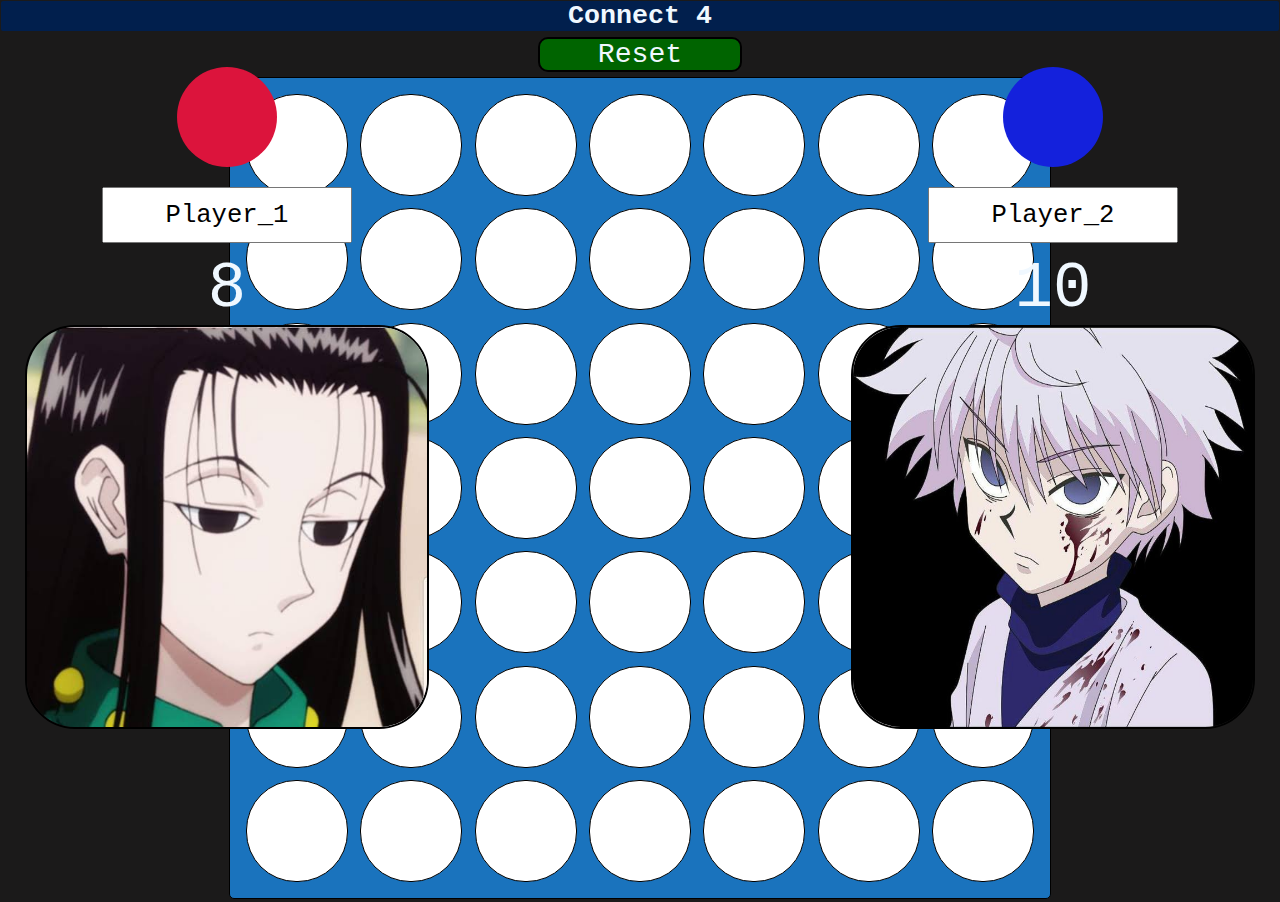
==== index.html @ 91d306a3 "update scene" ====
<!DOCTYPE html>
<html lang="en">
<head>
    <meta charset="UTF-8">
    <meta http-equiv="X-UA-Compatible" content="IE=edge">
    <meta name="viewport" content="width=device-width, initial-scale=1.0">
    <link rel="stylesheet" href="style.css">
    <title>Connect 4</title>
</head>
<body>
    <!--- Game Header Status of players and score -->
    <div class="header">
        <div class="centerContainer">
            <h1>Connect 4 </h1>
            <div class="statusContainer">
                
                <div class="player_1">
                    <div class="circle player1"></div>
                    <input class="player_1_name" type="text" name="player_1" value="Player_1">
                    <div class="score">8</div>
                     <img src="/images/2.png" alt="">
                </div>

                <div class="newGame">
                    <div class="new_game">
                        Reset
                    </div>
                </div>

                <div class="player_2">
                    <div class="circle player2"></div>
                    <input class="player_2_name" type="text" name="player_2" value="Player_2">
                    <div class="score">10</div>
                     <img src="/images/1.png" alt="">
                </div>
            </div>
        </div>
    </div>
    
    <!--- Game Board Layout-->

    <div class="game_container">
        <div class="game">
            <div></div>
            <div></div>
            <div></div>
            <div></div>
            <div></div>
            <div></div>
            <div></div>
            <div></div>
            <div></div>
            <div></div>
            <div></div>
            <div></div>
            <div></div>
            <div></div>
            <div></div>
            <div></div>
            <div></div>
            <div></div>
            <div></div>
            <div></div>
            <div></div>
            <div></div>
            <div></div>
            <div></div>
            <div></div>
            <div></div>
            <div></div>
            <div></div>
            <div></div>
            <div></div>
            <div></div>
            <div></div>
            <div></div>
            <div></div>
            <div></div>
            <div></div>
            <div></div>
            <div></div>
            <div></div>
            <div></div>
            <div></div>
            <div></div>
            <div></div>
            <div></div>
            <div></div>
            <div></div>
            <div></div>
            <div></div>
            <div></div>
       
       
       
       
        </div>
    </div>
  













<script src="script.js" charset="utf-8"></script>
</body>
</html>
---- style.css ----
body{
    margin: 0;
    padding: 0;
    box-sizing: border-box;
    background:rgb(27, 26, 26);
    font-family: monospace;
    font-size: 10pt;
    font-weight:500 ;
   
}

.header{
    width: 100%;
    height: 15hv;
    position: relative ;
    max-width:100%;
}
.centerContainer{
    text-align: center;
    flex-grow: 1 ;

}
.header .centerContainer h1{
    background-color: rgb(1, 31, 77);
    border-radius: 2px;
    margin: 1px 1px;
    color: aliceblue;
}
.statusContainer{
    display: flex;
    flex-direction: row;
    width: 80%;
    flex-wrap: nowrap;
    justify-content:space-around;
    color: aliceblue;
    margin: auto;
    padding:5px 5px ;
}
.circle{
  width: 100px;
  height: 100px;
  border-radius: 50px;
  margin: 10px auto;
  text-align: center;
}
.player_1{
    position: absolute;
    left: 5px;
    align-items: center;
    padding: 10px 10px;
    margin: 10px;
}
img{
    width: 400px;
    height: 400px;
    border: 2px solid black;
    border-radius: 50px;
}
.player1{
    background-color: crimson;
}
.player_1_name{
    width: 60%;
    font-size: 2vw;
    font-family: 'VT323', monospace;
    text-align: center;
    height: 50px;
    margin: 10px auto;
}
.player_2{
    position: absolute;
    right: 5px;
    align-items: center;
    padding: 10px 10px;
    margin: 10px;
}
.player2{
    background-color: rgb(20, 33, 220);
}
.player_2_name{
    
     width: 60%;
    font-size: 2vw;
    font-family: 'VT323', monospace;
    text-align: center;
    height: 50px;
    margin: 10px auto;
}
.player_one{
    background-color: brown;
}
.player_two{
    background-color: blue;
}
.score{
    font-size:5vw ;
}
.new_game{
    border-radius: 10px;
    border: 2px solid black;
    font-size:2.2vw ;
    cursor: pointer;
    width: 200px;
    background-color: darkgreen;
    margin: auto;
    text-align: center;
}
.game_container{
    display: flex;
    flex-direction: row;
    justify-content: center;
}
.game{
    text-align: center;
    border: 1px solid black ;
    width: 800px ; 
    height: 800px;
    background-color: rgb(26, 115, 189);
    padding: 10px 10px;
    display: flex;
    flex-wrap: wrap;
    justify-content:space-around;
    align-items: center;
    border-radius:5px ;
}
.game div{
    height: 100px;
    width: 100px;
    background-color: rgb(255, 255, 255);
    border: 1px solid black;
    margin: 2px 2px;
    border-radius:50px ;
}
.player_one{
  background-color: crimson;

}
.player_two{
    background-color: blue;
   
}
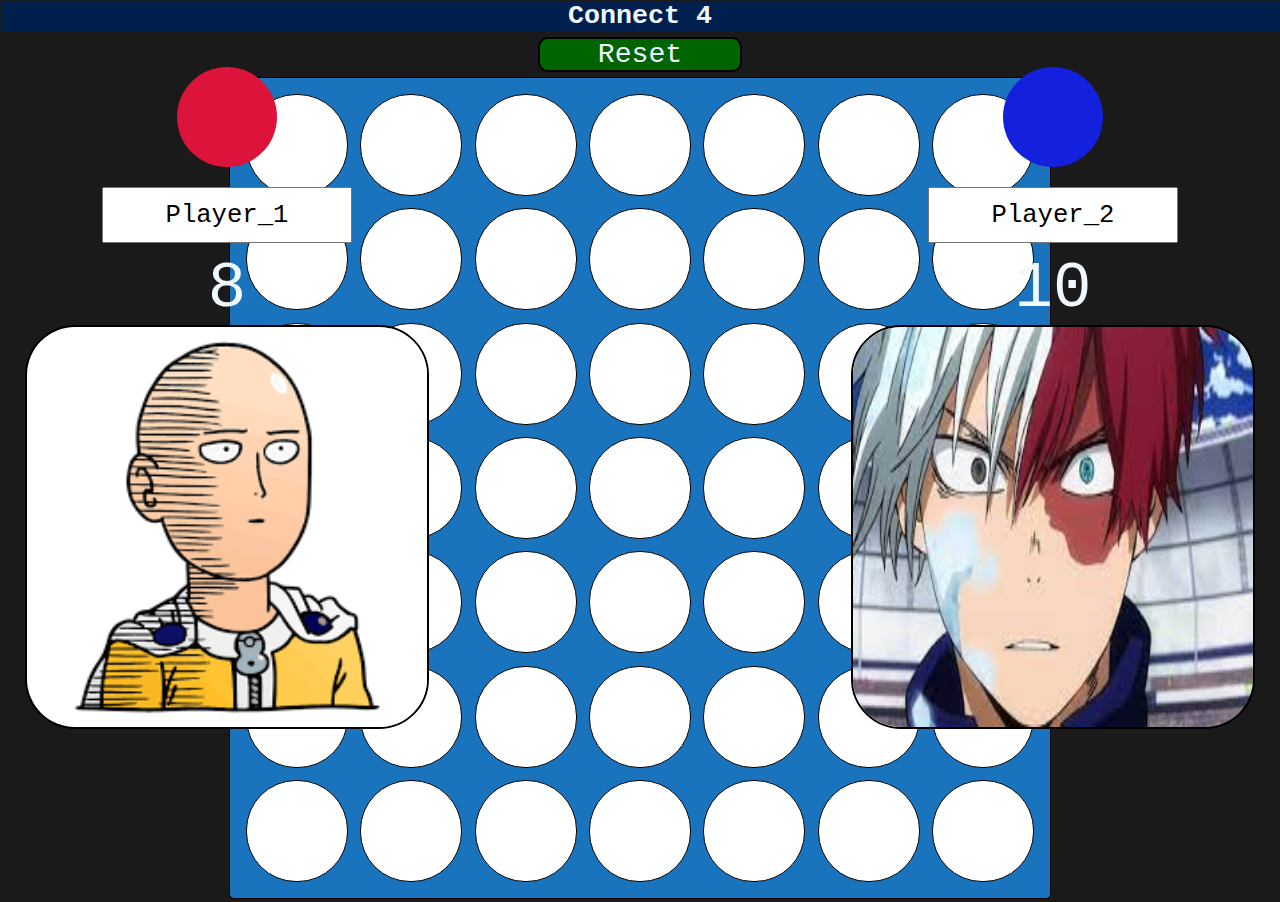
==== commit 9a0bf20a: "update scene" ====
--- a/index.html
+++ b/index.html
@@ -18,7 +18,7 @@
                     <div class="circle player1"></div>
                     <input class="player_1_name" type="text" name="player_1" value="Player_1">
                     <div class="score">8</div>
-                     <img src="/images/2.png" alt="">
+                     <img src="/images/11.png" alt="">
                 </div>
 
                 <div class="newGame">
@@ -31,7 +31,7 @@
                     <div class="circle player2"></div>
                     <input class="player_2_name" type="text" name="player_2" value="Player_2">
                     <div class="score">10</div>
-                     <img src="/images/1.png" alt="">
+                     <img src="/images/10.png" alt="">
                 </div>
             </div>
         </div>
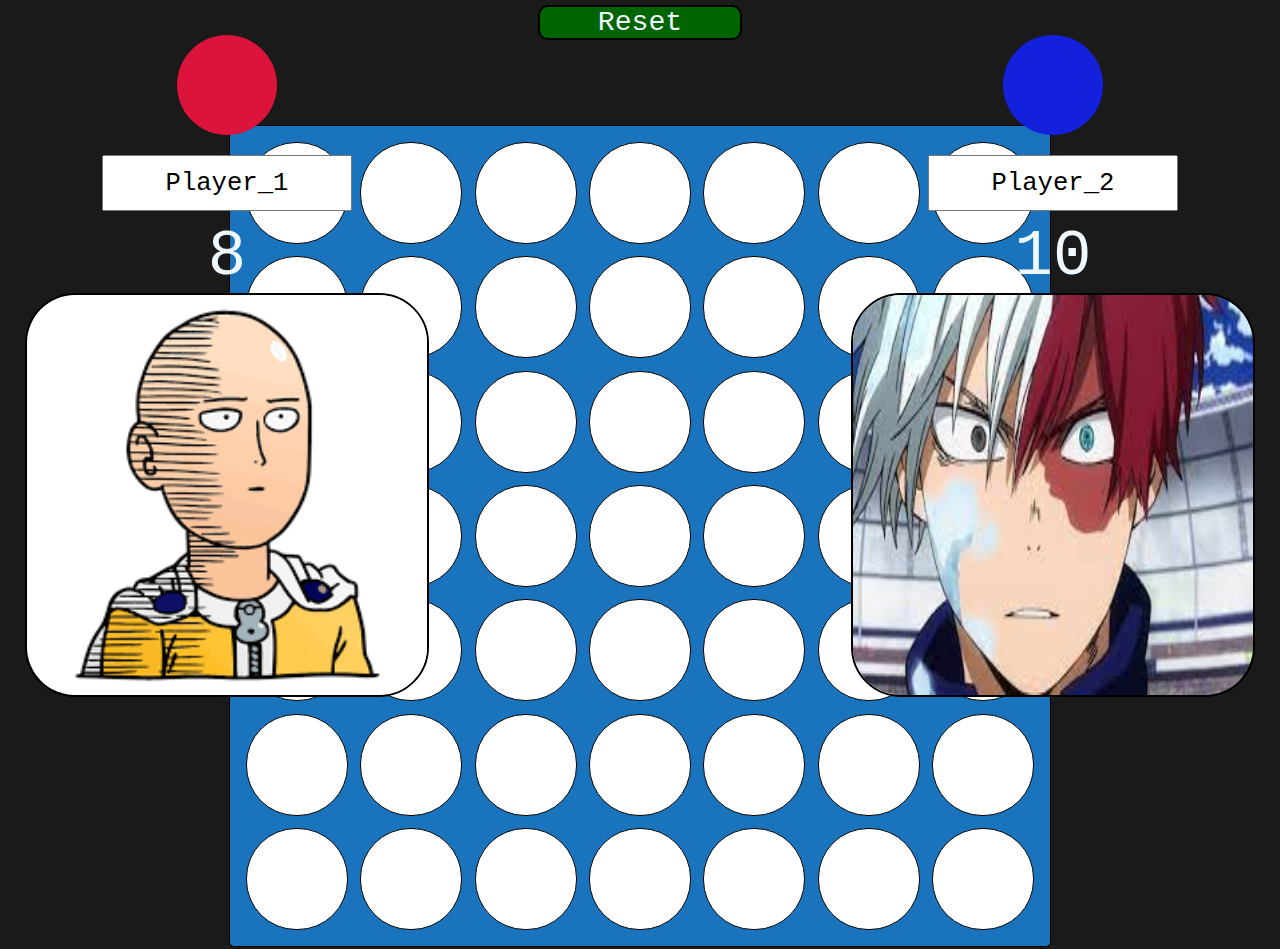
==== commit b90cc8bf: "update scene" ====
--- a/index.html
+++ b/index.html
@@ -11,7 +11,6 @@
     <!--- Game Header Status of players and score -->
     <div class="header">
         <div class="centerContainer">
-            <h1>Connect 4 </h1>
             <div class="statusContainer">
                 
                 <div class="player_1">
--- a/style.css
+++ b/style.css
@@ -20,12 +20,7 @@
     flex-grow: 1 ;
 
 }
-.header .centerContainer h1{
-    background-color: rgb(1, 31, 77);
-    border-radius: 2px;
-    margin: 1px 1px;
-    color: aliceblue;
-}
+
 .statusContainer{
     display: flex;
     flex-direction: row;
@@ -109,6 +104,7 @@
     display: flex;
     flex-direction: row;
     justify-content: center;
+    margin-top: 80px;
 }
 .game{
     text-align: center;
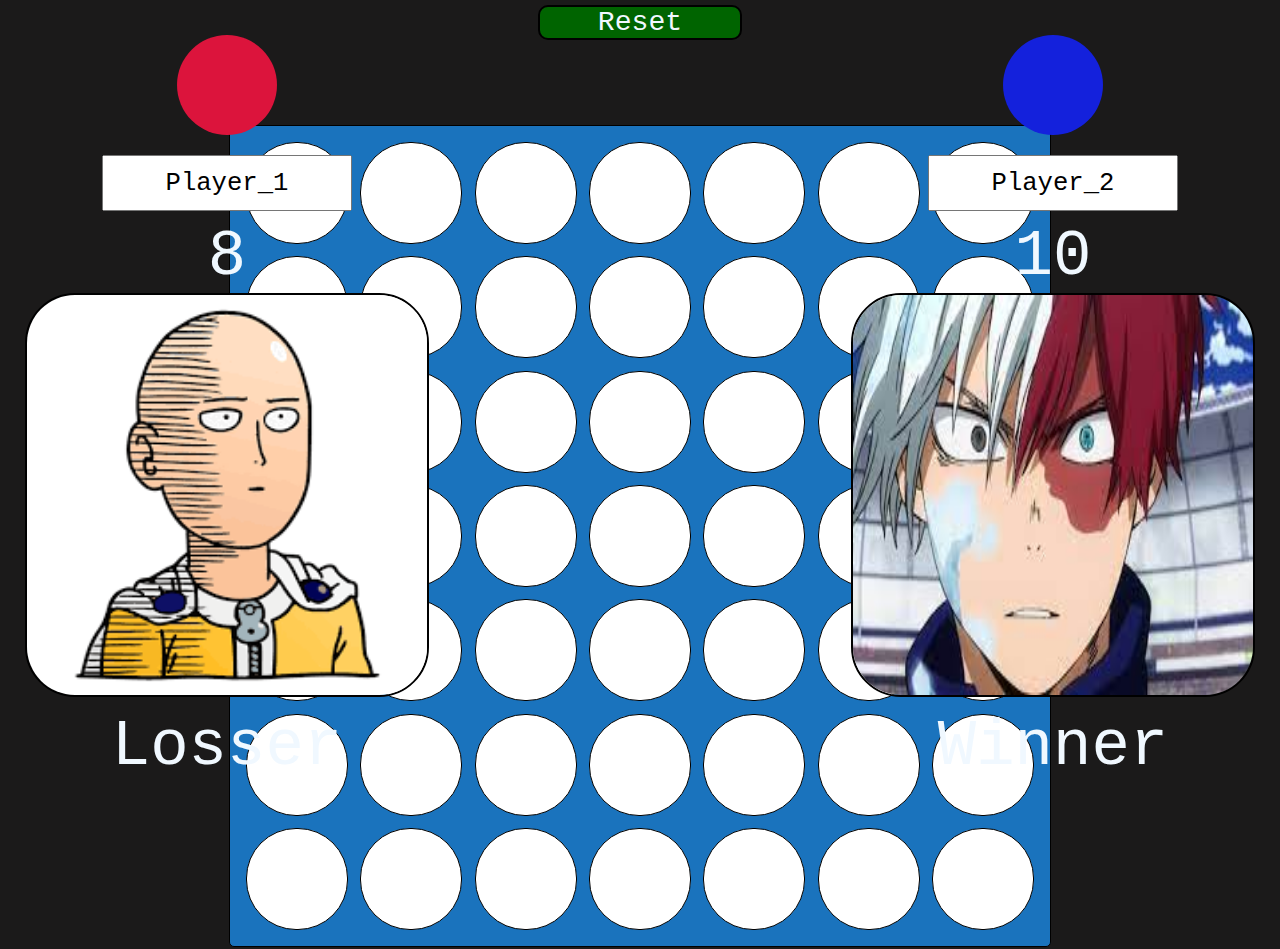
==== commit 2b1528bc: "update scene" ====
--- a/index.html
+++ b/index.html
@@ -18,6 +18,7 @@
                     <input class="player_1_name" type="text" name="player_1" value="Player_1">
                     <div class="score">8</div>
                      <img src="/images/11.png" alt="">
+                     <div class="notification">Losser</div>
                 </div>
 
                 <div class="newGame">
@@ -31,6 +32,7 @@
                     <input class="player_2_name" type="text" name="player_2" value="Player_2">
                     <div class="score">10</div>
                      <img src="/images/10.png" alt="">
+                     <div class="notification">Winner</div>
                 </div>
             </div>
         </div>
--- a/style.css
+++ b/style.css
@@ -135,4 +135,8 @@
     background-color: blue;
    
 }
+.notification{
+    font-size:5vw ;
+    margin-top: 10px;
+}
 
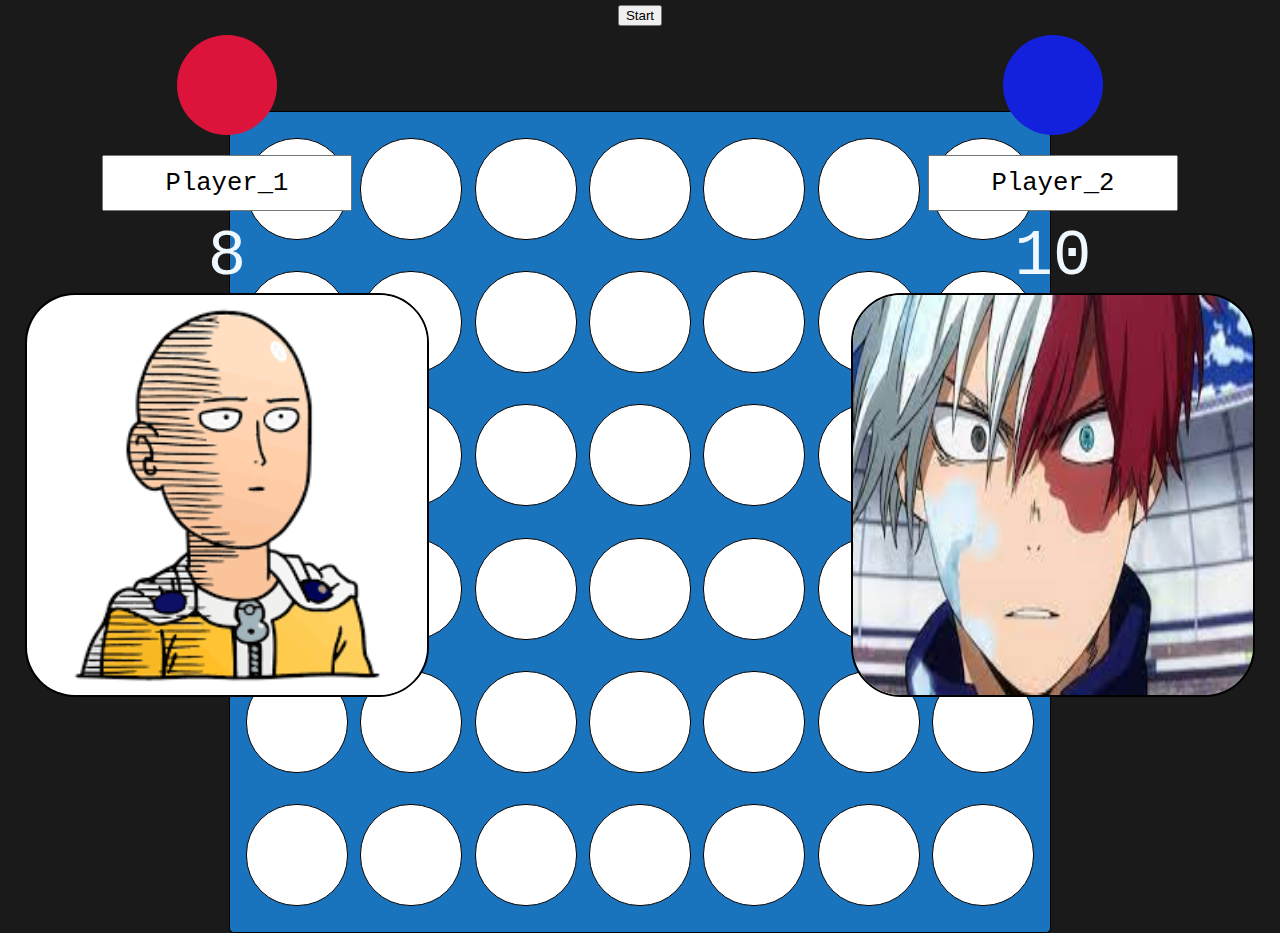
==== commit a7ba6fd7: "update 2 player scene" ====
--- a/index.html
+++ b/index.html
@@ -1,13 +1,15 @@
 <!DOCTYPE html>
 <html lang="en">
 <head>
-    <meta charset="UTF-8">
-    <meta http-equiv="X-UA-Compatible" content="IE=edge">
-    <meta name="viewport" content="width=device-width, initial-scale=1.0">
+    
+    <title>Connect 4</title>
+    <script src="https://ajax.googleapis.com/ajax/libs/jquery/3.5.1/jquery.min.js"></script>
+    <script src="script.js" charset="utf-8"></script>
     <link rel="stylesheet" href="style.css">
-    <title>Connect 4</title>
+    
 </head>
 <body>
+
     <!--- Game Header Status of players and score -->
     <div class="header">
         <div class="centerContainer">
@@ -18,13 +20,11 @@
                     <input class="player_1_name" type="text" name="player_1" value="Player_1">
                     <div class="score">8</div>
                      <img src="/images/11.png" alt="">
-                     <div class="notification">Losser</div>
+                     <div id="notification1"></div>
                 </div>
 
                 <div class="newGame">
-                    <div class="new_game">
-                        Reset
-                    </div>
+                    <button id="start-button" class="button">Start</button>
                 </div>
 
                 <div class="player_2">
@@ -32,65 +32,60 @@
                     <input class="player_2_name" type="text" name="player_2" value="Player_2">
                     <div class="score">10</div>
                      <img src="/images/10.png" alt="">
-                     <div class="notification">Winner</div>
+                     <div id="notification2"></div>
                 </div>
             </div>
         </div>
     </div>
     
     <!--- Game Board Layout-->
-
     <div class="game_container">
         <div class="game">
-            <div></div>
-            <div></div>
-            <div></div>
-            <div></div>
-            <div></div>
-            <div></div>
-            <div></div>
-            <div></div>
-            <div></div>
-            <div></div>
-            <div></div>
-            <div></div>
-            <div></div>
-            <div></div>
-            <div></div>
-            <div></div>
-            <div></div>
-            <div></div>
-            <div></div>
-            <div></div>
-            <div></div>
-            <div></div>
-            <div></div>
-            <div></div>
-            <div></div>
-            <div></div>
-            <div></div>
-            <div></div>
-            <div></div>
-            <div></div>
-            <div></div>
-            <div></div>
-            <div></div>
-            <div></div>
-            <div></div>
-            <div></div>
-            <div></div>
-            <div></div>
-            <div></div>
-            <div></div>
-            <div></div>
-            <div></div>
-            <div></div>
-            <div></div>
-            <div></div>
-            <div></div>
-            <div></div>
-            <div></div>
-            <div></div>
+            <div class="cell"   id="C0"  ></div>
+            <div class="cell"   id="C1"  ></div>
+            <div class="cell"   id="C2"  ></div>
+            <div class="cell"   id="C3"  ></div>
+            <div class="cell"   id="C4"  ></div>
+            <div class="cell"   id="C5"  ></div>
+            <div class="cell"   id="C6"  ></div>
+            <!---->
+            <div class="cell"   id="C7"  ></div>
+            <div class="cell"   id="C8"  ></div>
+            <div class="cell"   id="C9"  ></div>
+            <div class="cell"   id="C10"  ></div>
+            <div class="cell"   id="C11"  ></div>
+            <div class="cell"   id="C12"  ></div>
+            <div class="cell"   id="C13"  ></div>
+            <div class="cell"   id="C14"  ></div>
+            <div class="cell"   id="C15"  ></div>
+            <div class="cell"   id="C16"  ></div>
+            <div class="cell"   id="C17"  ></div>
+            <div class="cell"   id="C18"  ></div>
+            <div class="cell"   id="C19"  ></div>
+            <div class="cell"   id="C20"  ></div>
+            <div class="cell"   id="C21"  ></div>
+            <div class="cell"   id="C22"  ></div>
+            <div class="cell"   id="C23"  ></div>
+            <div class="cell"   id="C24"  ></div>
+            <div class="cell"   id="C25"  ></div>
+            <div class="cell"   id="C26"  ></div>
+            <div class="cell"   id="C27"  ></div>
+            <div class="cell"   id="C28"  ></div>
+            <div class="cell"   id="C29"  ></div>
+            <div class="cell"   id="C30"  ></div>
+            <div class="cell"   id="C31"  ></div>
+            <div class="cell"   id="C32"  ></div>
+            <div class="cell"   id="C33"  ></div>
+            <div class="cell"   id="C34"  ></div>
+            <div class="cell"   id="C35"  ></div>
+            <div class="cell"   id="C36"  ></div>
+            <div class="cell"   id="C37"  ></div>
+            <div class="cell"   id="C38"  ></div>
+            <div class="cell"   id="C39"  ></div>
+            <div class="cell"   id="C40"  ></div>
+            <div class="cell"   id="C41"  ></div>
+           
+         
        
        
        
@@ -99,18 +94,5 @@
     </div>
   
 
-
-
-
-
-
-
-
-
-
-
-
-
-<script src="script.js" charset="utf-8"></script>
 </body>
 </html>--- a/style.css
+++ b/style.css
@@ -119,7 +119,7 @@
     align-items: center;
     border-radius:5px ;
 }
-.game div{
+.cell{
     height: 100px;
     width: 100px;
     background-color: rgb(255, 255, 255);
@@ -139,4 +139,12 @@
     font-size:5vw ;
     margin-top: 10px;
 }
-
+#C0:hover,#C1:hover,#C2:hover,#C3:hover,#C4:hover,#C5:hover,#C6:hover{
+    background-color: black;
+}
+.red{
+    background-color: darkred;
+}
+.blue{
+    background-color: blue;
+}
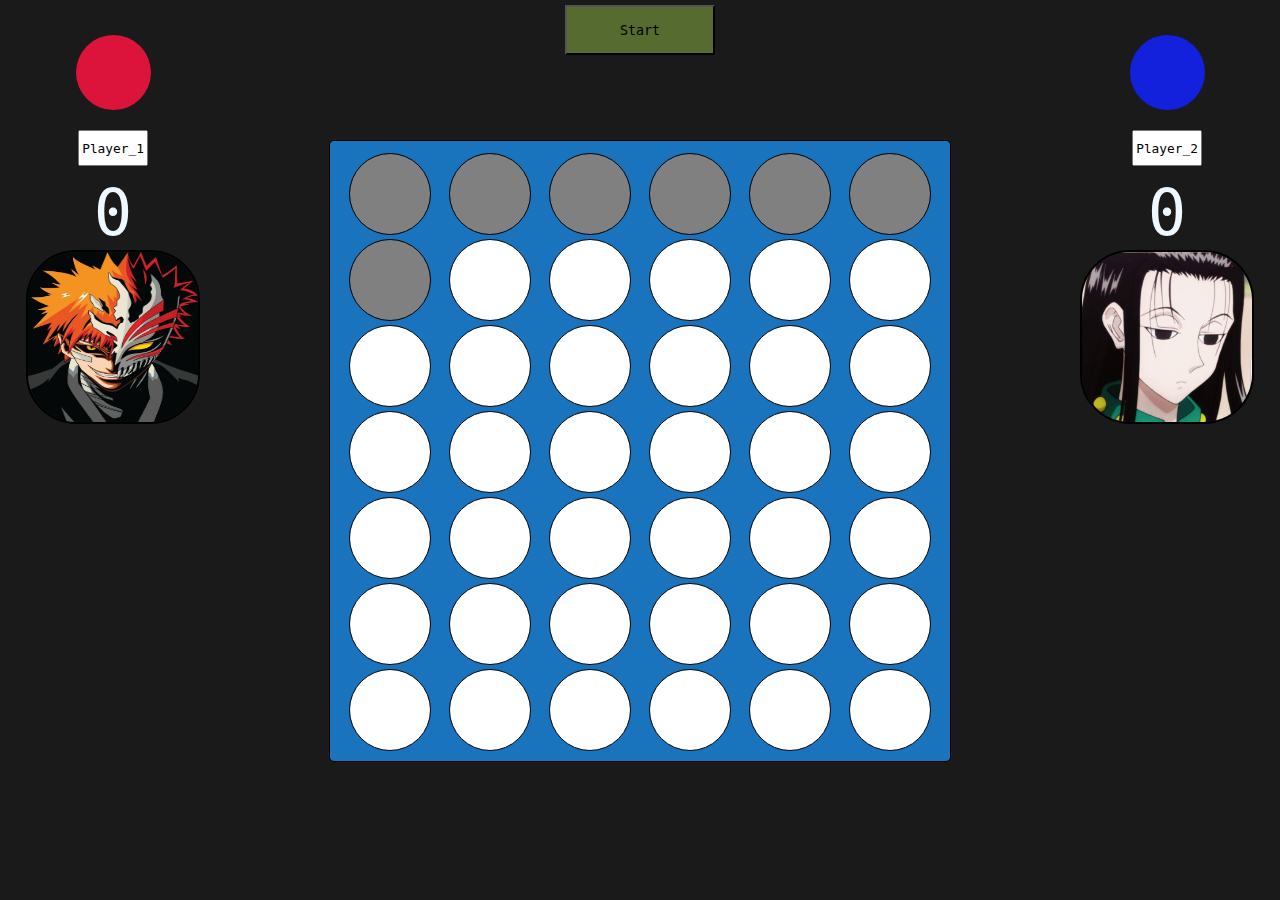
==== commit 6937368a: "add media query" ====
--- a/index.html
+++ b/index.html
@@ -18,8 +18,8 @@
                 <div class="player_1">
                     <div class="circle player1"></div>
                     <input class="player_1_name" type="text" name="player_1" value="Player_1">
-                    <div class="score">8</div>
-                     <img src="/images/11.png" alt="">
+                    <div id="score1"></div>
+                     <img id="img1" src="/images/11.png" alt="">
                      <div id="notification1"></div>
                 </div>
 
@@ -30,8 +30,8 @@
                 <div class="player_2">
                     <div class="circle player2"></div>
                     <input class="player_2_name" type="text" name="player_2" value="Player_2">
-                    <div class="score">10</div>
-                     <img src="/images/10.png" alt="">
+                    <div id="score2"></div>
+                     <img id="img2" src="/images/10.png" alt="">
                      <div id="notification2"></div>
                 </div>
             </div>
--- a/style.css
+++ b/style.css
@@ -8,7 +8,6 @@
     font-weight:500 ;
    
 }
-
 .header{
     width: 100%;
     height: 15hv;
@@ -20,7 +19,6 @@
     flex-grow: 1 ;
 
 }
-
 .statusContainer{
     display: flex;
     flex-direction: row;
@@ -74,7 +72,7 @@
 }
 .player_2_name{
     
-     width: 60%;
+    width: 60%;
     font-size: 2vw;
     font-family: 'VT323', monospace;
     text-align: center;
@@ -139,6 +137,9 @@
     font-size:5vw ;
     margin-top: 10px;
 }
+#C0,#C1,#C2,#C3,#C4,#C5,#C6{
+    background-color: grey;
+}
 #C0:hover,#C1:hover,#C2:hover,#C3:hover,#C4:hover,#C5:hover,#C6:hover{
     background-color: black;
 }
@@ -148,3 +149,245 @@
 .blue{
     background-color: blue;
 }
+.button{
+    background-color: darkolivegreen;
+    font-family: monospace;
+    font-size: 10pt;
+    font-weight:500 ;
+    width: 150px;
+    height: 50px;
+    cursor: pointer;
+
+}
+@media(max-width:1750px){
+    img{
+    width: 200px;
+    height: 200px;
+    border: 2px solid black;
+    border-radius: 50px;
+   }
+   .circle{
+    width: 100px;
+    height: 100px;
+    border-radius: 50px;
+    margin: 10px auto;
+    text-align: center;
+  }
+  .player_2_name{
+    
+    width: 55%;
+    font-size: 1.5vw;
+    font-family: 'VT323', monospace;
+    text-align: center;
+    height: 40px;
+    margin: 10px auto;
+}
+.player_1_name{
+    
+    width: 55%;
+    font-size: 1.5vw;
+    font-family: 'VT323', monospace;
+    text-align: center;
+    height: 40px;
+    margin: 10px auto;
+}
+
+.game{
+    text-align: center;
+    border: 1px solid black ;
+    width: 700px ; 
+    height: 700px;
+    background-color: rgb(26, 115, 189);
+    padding: 10px 10px;
+    display: flex;
+    flex-wrap: wrap;
+    justify-content:space-around;
+    align-items: center;
+    border-radius:5px ;
+}
+.cell{
+    height: 95px;
+    width: 95px;
+    background-color: rgb(255, 255, 255);
+    border: 1px solid black;
+    margin: 2px 2px;
+    border-radius:50px ;
+}
+}
+@media(max-width:1500px){
+    img{
+    width: 170px;
+    height: 170px;
+    border: 2px solid black;
+    border-radius: 50px;
+   }
+   .circle{
+    width: 75px;
+    height: 75px;
+    border-radius: 50px;
+    margin: 10px auto;
+    text-align: center;
+  }
+  .player_2_name{
+    
+    width: 35%;
+    font-size: 1vw;
+    font-family: 'VT323', monospace;
+    text-align: center;
+    height: 30px;
+    margin: 10px auto;
+}
+.player_1_name{
+    
+    width: 35%;
+    font-size: 1vw;
+    font-family: 'VT323', monospace;
+    text-align: center;
+    height: 30px;
+    margin: 10px auto;
+}
+
+.game{
+    text-align: center;
+    border: 1px solid black ;
+    width: 600px ; 
+    height: 600px;
+    background-color: rgb(26, 115, 189);
+    padding: 10px 10px;
+    display: flex;
+    flex-wrap: wrap;
+    justify-content:space-around;
+    align-items: center;
+    border-radius:5px ;
+}
+.cell{
+    height: 80px;
+    width: 80px;
+    background-color: rgb(255, 255, 255);
+    border: 1px solid black;
+    margin: 2px 2px;
+    border-radius:50px ;
+}
+}
+@media(max-width:1250px){
+    img{
+    width: 170px;
+    height: 170px;
+    border: 2px solid black;
+    border-radius: 50px;
+   }
+   .circle{
+    width: 50px;
+    height: 50px;
+    border-radius: 50px;
+    margin: 10px auto;
+    text-align: center;
+  }
+  .player_2_name{
+    
+    width: 25%;
+    font-size: 0.8vw;
+    font-family: 'VT323', monospace;
+    text-align: center;
+    height: 20px;
+    margin: 10px auto;
+}
+.player_1_name{
+    
+    width: 25%;
+    font-size: 0.8vw;
+    font-family: 'VT323', monospace;
+    text-align: center;
+    height: 20px;
+    margin: 10px auto;
+}
+
+.game{
+    text-align: center;
+    border: 1px solid black ;
+    width: 600px ; 
+    height: 700px;
+    background-color: rgb(26, 115, 189);
+    padding: 10px 10px;
+    display: flex;
+    flex-wrap: wrap;
+    justify-content:space-around;
+    align-items: center;
+    border-radius:5px ;
+}
+.cell{
+    height: 70px;
+    width: 70px;
+    background-color: rgb(255, 255, 255);
+    border: 1px solid black;
+    margin: 2px 2px;
+    border-radius:50px ;
+}
+}
+@media(max-width:1000px){
+    img{
+    width: 125px;
+    height: 125px;
+    border: 2px solid black;
+    border-radius: 50px;
+   }
+   .circle{
+    width: 25px;
+    height: 25px;
+    border-radius: 50px;
+    margin: 10px auto;
+    text-align: center;
+  }
+
+.game{
+    text-align: center;
+    border: 1px solid black ;
+    width: 500px ; 
+    height: 700px;
+    background-color: rgb(26, 115, 189);
+    padding: 10px 10px;
+    display: flex;
+    flex-wrap: wrap;
+    justify-content:space-around;
+    align-items: center;
+    border-radius:5px ;
+}
+.cell{
+    height: 70px;
+    width: 70px;
+    background-color: rgb(255, 255, 255);
+    border: 1px solid black;
+    margin: 2px 2px;
+    border-radius:50px ;
+}
+}
+@media(max-width:750px){
+    img{
+        display: none;;
+    width: 100px;
+    height: 100px;
+    border: 2px solid black;
+    border-radius: 50px;
+   }
+   .game{
+    text-align: center;
+    border: 1px solid black ;
+    width: 500px ; 
+    height: 700px;
+    background-color: rgb(26, 115, 189);
+    padding: 10px 10px;
+    display: flex;
+    flex-wrap: wrap;
+    justify-content:space-around;
+    align-items: center;
+    border-radius:5px ;
+}
+.cell{
+    height: 60px;
+    width: 60px;
+    background-color: rgb(255, 255, 255);
+    border: 1px solid black;
+    margin: 2px 2px;
+    border-radius:50px ;
+}
+}